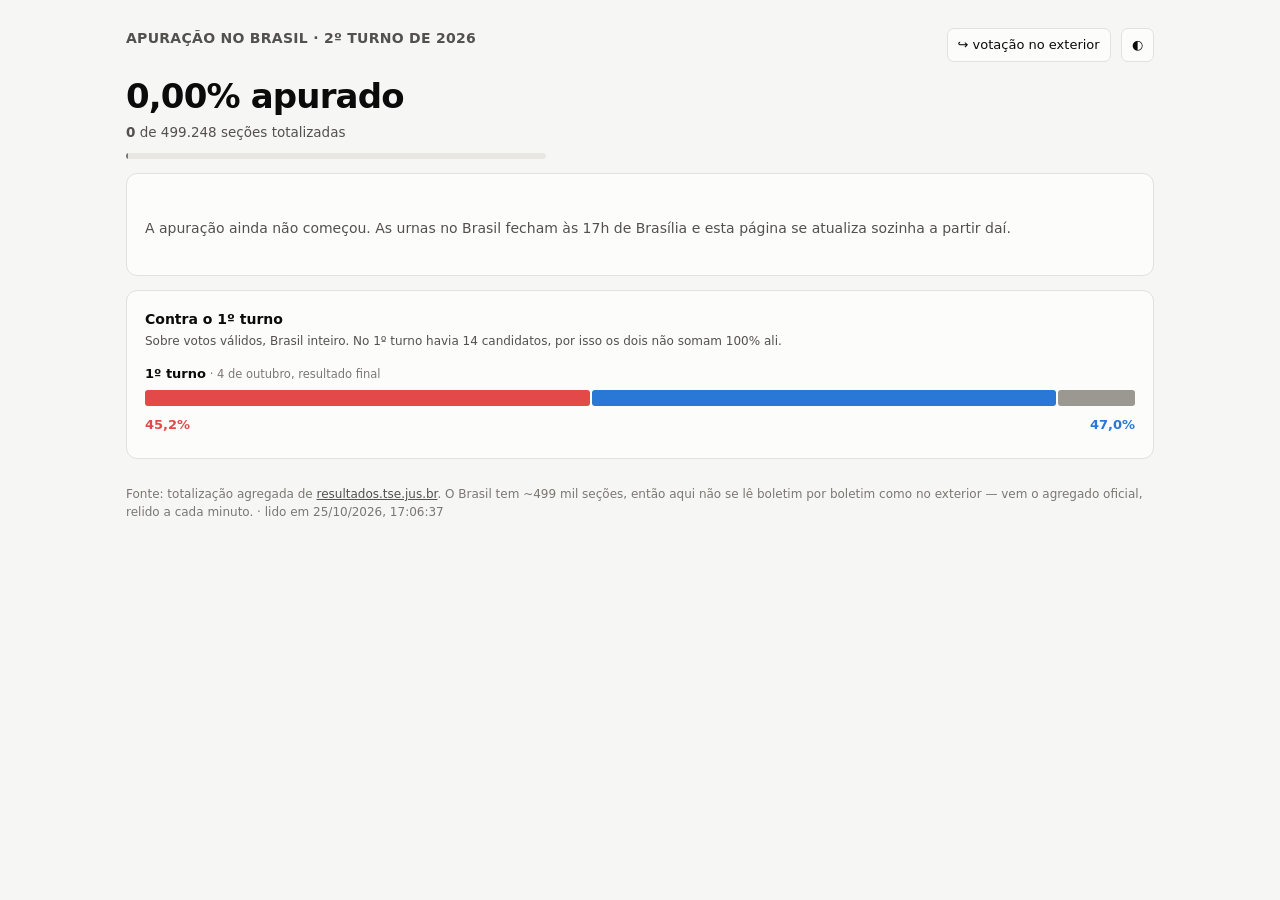
==== docs/brasil.html @ 542be113 "Acompanhamento da apuração no Brasil, minuto a minuto O Brasil tem ~499 mil seções: ler boletim por " ====
<!doctype html>
<html lang="pt-BR">
<head>
<meta charset="utf-8">
<meta name="viewport" content="width=device-width, initial-scale=1">
<title>Brasil — apuração minuto a minuto</title>
<link rel="stylesheet" href="estilo.css">
<style>
  .mini { height:7px; border-radius:99px; background:var(--grid);
          overflow:hidden; min-width:70px; }
  .mini i { display:block; height:100%; background:var(--text-muted); }
  .links { display:flex; gap:10px; }
</style>
</head>
<body>
<div class="wrap">
  <header>
    <h1>Apuração no Brasil · 2º turno de 2026</h1>
    <div class="toolbar links">
      <a href="./"><button>↪ votação no exterior</button></a>
      <button id="tema" title="Alternar tema">◐</button>
    </div>
  </header>

  <div class="hero">
    <p class="nome" id="nome">carregando…</p>
    <p class="ctx" id="sub"></p>
    <div class="barra"><i id="prog" style="width:0"></i></div>
  </div>

  <div id="conteudo"></div>

  <footer>
    Fonte: totalização agregada de
    <a href="https://resultados.tse.jus.br" rel="noreferrer">resultados.tse.jus.br</a>.
    O Brasil tem ~499 mil seções, então aqui não se lê boletim por boletim como
    no exterior — vem o agregado oficial, relido a cada minuto.
    <span id="ger"></span>
  </footer>
</div>
<div class="tip" id="tip" role="tooltip"></div>

<script>
const $ = s => document.querySelector(s);
const tip = $("#tip");
const nf = n => (n ?? 0).toLocaleString("pt-BR");
const sf = n => (n > 0 ? "+" : "") + nf(n);
const dec = (v, c = 1) => v == null ? "—" : v.toFixed(c).replace(".", ",");
const pp = n => (n > 0 ? "+" : "") + dec(n, 2) + " p.p.";

$("#tema").onclick = () => {
  const cur = document.documentElement.getAttribute("data-theme");
  const dark = cur ? cur === "dark"
    : matchMedia("(prefers-color-scheme: dark)").matches;
  document.documentElement.setAttribute("data-theme", dark ? "light" : "dark");
  if (DADOS) desenha();
};

function mostraTip(e, html) {
  tip.innerHTML = html; tip.style.opacity = 1;
  const r = tip.getBoundingClientRect();
  let x = e.clientX + 14, y = e.clientY - r.height / 2;
  if (x + r.width > innerWidth - 8) x = e.clientX - r.width - 14;
  tip.style.left = Math.max(8, x) + "px";
  tip.style.top = Math.min(innerHeight - r.height - 8, Math.max(8, y)) + "px";
}
const escondeTip = () => tip.style.opacity = 0;

let DADOS = null, HIST = [];

function share(bloco, n) {
  return bloco && bloco.validos ? 100 * (bloco.votos[n] || 0) / bloco.validos : null;
}

/* ---- evolução minuto a minuto ---- */
function evolucao(d, cores) {
  const nums = Object.keys(d.candidatos).sort((a, b) => a - b);
  const pts = HIST.filter(h => nums.every(n => h[`p${n}`] != null));
  if (pts.length < 2) {
    return `<div class="card"><h2>Minuto a minuto</h2>
      <p class="note">${pts.length ? "Uma leitura até agora" : "Nada apurado ainda"}.
      A curva aparece a partir da segunda leitura — o robô lê o feed do TSE a
      cada minuto enquanto a apuração corre.</p></div>`;
  }
  const W = 760, H = 320, m = { t: 16, r: 92, b: 36, l: 46 };
  const iw = W - m.l - m.r, ih = H - m.t - m.b;
  const ts = pts.map(h => new Date(h.gerado_em).getTime());
  const t0 = Math.min(...ts), tN = Math.max(...ts);
  const vals = pts.flatMap(h => nums.map(n => h[`p${n}`]));
  let lo = Math.min(...vals), hi = Math.max(...vals);
  const folga = Math.max(1.5, (hi - lo) * 0.2);
  lo = Math.max(0, lo - folga); hi = Math.min(100, hi + folga);
  const X = t => m.l + (tN === t0 ? iw : (t - t0) / (tN - t0) * iw);
  const Y = v => m.t + (hi - v) / (hi - lo) * ih;

  let eixo = "";
  for (let i = 0; i <= 4; i++) {
    const v = lo + (hi - lo) * i / 4, y = Y(v);
    eixo += `<line class="gl" x1="${m.l}" x2="${m.l + iw}" y1="${y}" y2="${y}"></line>
      <text class="ax" x="${m.l - 8}" y="${y + 4}" text-anchor="end">${dec(v)}%</text>`;
  }
  const hora = t => new Date(t).toLocaleTimeString("pt-BR",
    { hour: "2-digit", minute: "2-digit" });
  eixo += `<text class="ax" x="${m.l}" y="${m.t + ih + 21}">${hora(t0)}</text>
    <text class="ax" x="${m.l + iw}" y="${m.t + ih + 21}" text-anchor="end">${hora(tN)}</text>`;

  let linhas = "";
  nums.forEach((n, i) => {
    const dd = pts.map((h, k) => `${X(ts[k]).toFixed(1)} ${Y(h[`p${n}`]).toFixed(1)}`);
    const ult = pts[pts.length - 1];
    linhas += `<path d="M${dd.join("L")}" fill="none" stroke="${cores[i]}"
        stroke-width="2" stroke-linejoin="round" stroke-linecap="round"></path>
      <circle cx="${X(tN)}" cy="${Y(ult[`p${n}`])}" r="4" fill="${cores[i]}"
        stroke="var(--surface-1)" stroke-width="2"></circle>
      <text class="lbl-strong" x="${m.l + iw + 10}" y="${Y(ult[`p${n}`]) + 4}"
        fill="${cores[i]}">${dec(ult[`p${n}`])}%</text>`;
  });

  const faixa = iw / Math.max(1, pts.length - 1);
  const alvos = pts.map((h, k) => `<rect x="${(X(ts[k]) - faixa / 2).toFixed(1)}"
      y="${m.t}" width="${Math.max(faixa, 3).toFixed(1)}" height="${ih}"
      fill="transparent" data-tip="${encodeURIComponent(
        `<b>${hora(ts[k])}</b> · ${dec(h.pct, 2)}% apurado<br>`
        + nums.map(n => `${d.candidatos[n]}: <b>${dec(h[`p${n}`])}%</b>`).join("<br>")
        + `<br><span style="opacity:.7">${nf(h.validos)} votos válidos</span>`)}"></rect>`
  ).join("");

  const leg = nums.map((n, i) =>
    `<span><span class="sw" style="background:${cores[i]}"></span>${d.candidatos[n]}</span>`
  ).join("");

  return `<div class="card"><h2>Minuto a minuto</h2>
    <p class="note">Porcentagem sobre votos válidos a cada leitura.
      ${pts.length} leituras, de ${hora(t0)} a ${hora(tN)}.</p>
    <div class="legend">${leg}</div>
    <div class="scroll"><svg viewBox="0 0 ${W} ${H}" role="img">
      ${eixo}${linhas}${alvos}</svg></div></div>`;
}

function desenha() {
  const d = DADOS, nums = Object.keys(d.candidatos).sort((a, b) => a - b);
  const css = getComputedStyle(document.documentElement);
  const cores = [css.getPropertyValue("--series-1").trim(),
                 css.getPropertyValue("--series-2").trim()];
  const b2 = d.turno2.br, b1 = d.turno1.br;

  $("#ger").textContent = " · lido em "
    + new Date(d.gerado_em).toLocaleString("pt-BR");

  if (!b2) {
    $("#nome").textContent = "sem dados";
    $("#sub").textContent = "o feed do TSE ainda não respondeu";
    return;
  }
  $("#nome").textContent = dec(b2.pct_secoes, 2) + "% apurado";
  $("#sub").innerHTML = `<strong>${nf(b2.secoes_totalizadas)}</strong> de `
    + `${nf(b2.secoes_totais)} seções totalizadas`
    + (b2.atualizado ? ` · TSE atualizou às ${b2.atualizado.split(" ")[1] || ""}` : "");
  $("#prog").style.width = Math.max(0.4, b2.pct_secoes) + "%";

  if (!b2.validos) {
    $("#conteudo").innerHTML = `<div class="card"><div class="empty">
      A apuração ainda não começou. As urnas no Brasil fecham às 17h de Brasília
      e esta página se atualiza sozinha a partir daí.</div></div>`
      + comparaTurno1(d, cores, true);
    return;
  }

  const p2 = nums.map(n => share(b2, n));
  const resto = Math.max(0, 100 - p2[0] - p2[1]);
  const lado = (i, dir) => `<div class="lado ${dir}">
      <div class="nm"><span class="sw" style="background:${cores[i]}"></span>${d.candidatos[nums[i]]}</div>
      <div class="pc" style="color:${cores[i]}">${dec(p2[i])}%</div>
      <div class="qn">${nf(b2.votos[nums[i]])} votos</div></div>`;

  const confronto = `<div class="card"><h2>Como está agora</h2>
    <p class="note">Sobre votos válidos, com ${dec(b2.pct_secoes, 2)}% das seções
      totalizadas.</p>
    <div class="confronto">${lado(0, "esq")}${lado(1, "dir")}</div>
    <div class="pilha">
      <i style="width:${p2[0]}%;background:${cores[0]}"></i>
      <i style="width:${p2[1]}%;background:${cores[1]}"></i>
      ${resto > 0.05 ? `<i style="width:${resto}%;background:var(--neutral)"></i>` : ""}
    </div>
    <p class="antes">${nf(b2.validos)} votos válidos ·
      ${nf(b2.brancos)} brancos · ${nf(b2.nulos)} nulos ·
      ${nf(b2.total)} de comparecimento</p></div>`;

  const tiles = `<div class="tiles">
    <div class="tile"><div class="k">Vantagem de ${
      d.candidatos[nums[p2[0] >= p2[1] ? 0 : 1]]}</div>
      <div class="v" style="color:${cores[p2[0] >= p2[1] ? 0 : 1]}">${
        nf(Math.abs(b2.votos[nums[0]] - b2.votos[nums[1]]))}</div>
      <div class="n">${dec(Math.abs(p2[0] - p2[1]), 2)} pontos percentuais</div></div>
    <div class="tile"><div class="k">Votos válidos</div>
      <div class="v">${nf(b2.validos)}</div>
      <div class="n">exclui brancos e nulos</div></div>
    <div class="tile"><div class="k">Seções totalizadas</div>
      <div class="v">${dec(b2.pct_secoes, 2)}%</div>
      <div class="n">${nf(b2.secoes_totalizadas)} de ${nf(b2.secoes_totais)}</div></div>
  </div>`;

  $("#conteudo").innerHTML = tiles + confronto + evolucao(d, cores)
    + comparaTurno1(d, cores) + tabelaUF(d, cores);
  ligaTips();
}

function comparaTurno1(d, cores, soTexto) {
  const nums = Object.keys(d.candidatos).sort((a, b) => a - b);
  const b1 = d.turno1.br, b2 = d.turno2.br;
  if (!b1 || !b1.validos) return "";
  const p1 = nums.map(n => share(b1, n));
  const temT2 = b2 && b2.validos;
  const p2 = temT2 ? nums.map(n => share(b2, n)) : null;

  const faixa = (rot, nota, p) => `<div class="ano">
      <div class="rot">${rot}<span class="peq">${nota}</span></div>
      <div class="pilha">
        <i style="width:${p[0]}%;background:${cores[0]}"></i>
        <i style="width:${p[1]}%;background:${cores[1]}"></i>
        <i style="width:${Math.max(0, 100 - p[0] - p[1])}%;background:var(--neutral)"></i>
      </div>
      <div class="vals">
        <span style="color:${cores[0]}"><b>${dec(p[0])}%</b></span>
        <span style="color:${cores[1]}" class="dirx"><b>${dec(p[1])}%</b></span>
      </div></div>`;

  return `<div class="card"><h2>Contra o 1º turno</h2>
    <p class="note">Sobre votos válidos, Brasil inteiro. No 1º turno havia 14
      candidatos, por isso os dois não somam 100% ali.</p>
    ${faixa("1º turno", " · 4 de outubro, resultado final", p1)}
    ${temT2 ? faixa("2º turno", ` · parcial, ${dec(b2.pct_secoes, 2)}% apurado`, p2) : ""}
    ${temT2 ? `<p class="antes" style="margin-top:12px">
      ${nums.map((n, i) => `<strong>${d.candidatos[n]}</strong> ${pp(p2[i] - p1[i])}`)
        .join(" · ")} em relação ao 1º turno.</p>` : ""}
  </div>`;
}

function tabelaUF(d, cores) {
  const nums = Object.keys(d.candidatos).sort((a, b) => a - b);
  const idx1 = Object.fromEntries((d.turno1.ufs || []).map(u => [u.uf, u]));
  const ufs = (d.turno2.ufs || []).filter(u => u.validos)
    .sort((a, b) => b.validos - a.validos);
  if (!ufs.length) return "";
  const linhas = ufs.map(u => {
    const p = nums.map(n => share(u, n));
    const u1 = idx1[u.uf];
    const p1 = u1 && u1.validos ? nums.map(n => share(u1, n)) : null;
    const lider = p[0] >= p[1] ? 0 : 1;
    return `<tr>
      <td>${u.uf === "zz" ? "Exterior" : u.uf.toUpperCase()}</td>
      <td><div class="mini"><i style="width:${u.pct_secoes}%"></i></div>
        <span class="peq">${dec(u.pct_secoes, 1)}%</span></td>
      <td>${dec(p[0])}%<span class="peq">${p1 ? dec(p1[0]) + "% no 1T" : ""}</span></td>
      <td>${dec(p[1])}%<span class="peq">${p1 ? dec(p1[1]) + "% no 1T" : ""}</span></td>
      <td style="color:${cores[lider]};font-weight:600">${d.candidatos[nums[lider]].split(" ")[0]}</td>
      <td>${nf(u.validos)}</td></tr>`;
  }).join("");
  return `<div class="card"><h2>Por estado</h2>
    <p class="note">${ufs.length} unidades com apuração iniciada, da maior para a
      menor em votos válidos.</p>
    <div class="scroll"><table><thead><tr>
      <th>UF</th><th>Apurado</th>
      <th><span class="sw" style="background:${cores[0]}"></span>${d.candidatos[nums[0]]}</th>
      <th><span class="sw" style="background:${cores[1]}"></span>${d.candidatos[nums[1]]}</th>
      <th>Lidera</th><th>Válidos</th>
    </tr></thead><tbody>${linhas}</tbody></table></div></div>`;
}

function ligaTips() {
  document.querySelectorAll("[data-tip]").forEach(el => {
    el.addEventListener("mousemove", e =>
      mostraTip(e, decodeURIComponent(el.dataset.tip)));
    el.addEventListener("mouseleave", escondeTip);
  });
}

function carrega() {
  return Promise.all([
    fetch("dados/brasil.json", { cache: "no-store" })
      .then(r => { if (!r.ok) throw new Error("HTTP " + r.status); return r.json(); })
      .catch(e => { e.semDados = true; throw e; }),
    fetch("dados/brasil_historico.jsonl", { cache: "no-store" })
      .then(r => r.ok ? r.text() : "").catch(() => ""),
  ]).then(([d, hist]) => {
    DADOS = d;
    HIST = hist.split("\n").filter(l => l.trim())
      .map(l => { try { return JSON.parse(l); } catch { return null; } })
      .filter(Boolean)
      .sort((a, b) => a.gerado_em.localeCompare(b.gerado_em));
    desenha();
  }).catch(e => {
    const semDados = e.semDados === true;
    $("#nome").textContent = semDados ? "sem dados" : "erro ao desenhar";
    $("#conteudo").innerHTML = `<div class="card"><div class="empty">` + (semDados
      ? `Rode <code>python3 coletor/brasil.py</code> para gerar
         <code>docs/dados/brasil.json</code>. (${e.message})`
      : `<strong>${e.message}</strong><pre style="white-space:pre-wrap;
         font-size:11.5px">${(e.stack || "").slice(0, 800)}</pre>`) + `</div></div>`;
  });
}

carrega();
// enquanto a apuração corre, recarrega sozinho
setInterval(carrega, 60000);
</script>
</body>
</html>
---- docs/estilo.css ----
/* Estilos comuns às páginas do painel. */
:root {
    color-scheme: light;
    --surface-0:#f6f6f4; --surface-1:#fcfcfb; --border:#e2e1dc;
    --text-primary:#0b0b0b; --text-secondary:#52514e; --text-muted:#7a7873;
    --series-1:#e34948; --series-2:#2a78d6; --neutral:#9b9892;
    --mapa-terra:#eceae4; --mapa-borda:#dbd9d2;
    --grid:#e8e7e2;
  }
  @media (prefers-color-scheme: dark) {
    :root:not([data-theme="light"]) {
      color-scheme: dark;
      --surface-0:#111110; --surface-1:#1a1a19; --border:#33322e;
      --text-primary:#f0efec; --text-secondary:#c3c2b7; --text-muted:#8e8c84;
      --series-1:#e66767; --series-2:#3987e5; --neutral:#6f6d67;
      --mapa-terra:#26251f; --mapa-borda:#3a3832;
      --grid:#2a2926;
    }
  }
  :root[data-theme="dark"] {
    color-scheme: dark;
    --surface-0:#111110; --surface-1:#1a1a19; --border:#33322e;
    --text-primary:#f0efec; --text-secondary:#c3c2b7; --text-muted:#8e8c84;
    --series-1:#e66767; --series-2:#3987e5; --neutral:#6f6d67;
      --mapa-terra:#26251f; --mapa-borda:#3a3832;
    --grid:#2a2926;
  }
  * { box-sizing:border-box; }
  body {
    margin:0; background:var(--surface-0); color:var(--text-primary);
    font:15px/1.5 ui-sans-serif,system-ui,-apple-system,Segoe UI,Roboto,sans-serif;
    -webkit-font-smoothing:antialiased;
  }
  .wrap { max-width:1060px; margin:0 auto; padding:28px 16px 64px; }
  header { display:flex; flex-wrap:wrap; gap:12px; align-items:flex-start;
           justify-content:space-between; margin-bottom:6px; }
  h1 { font-size:14px; margin:0; letter-spacing:.02em; font-weight:600;
       color:var(--text-secondary); text-transform:uppercase; }
  .hero { margin:16px 0 4px; }
  .hero .nome { font-size:34px; font-weight:650; letter-spacing:-.025em;
                line-height:1.1; margin:0; }
  .hero .ctx { color:var(--text-secondary); font-size:13.5px; margin:7px 0 0; }
  .barra { height:6px; border-radius:99px; background:var(--grid);
           margin-top:11px; overflow:hidden; max-width:420px; }
  .barra i { display:block; height:100%; background:var(--text-muted); }
  .sub { color:var(--text-secondary); font-size:13px; margin:2px 0 0; }
  .toolbar { display:flex; gap:8px; align-items:center; flex-wrap:wrap; }
  .seg { display:inline-flex; border:1px solid var(--border); border-radius:7px;
         overflow:hidden; background:var(--surface-1); }
  .seg button { border:0; border-radius:0; background:transparent; padding:6px 12px; }
  .seg button[aria-pressed="true"] { background:var(--text-primary);
                                     color:var(--surface-1); font-weight:600; }
  select, button {
    font:inherit; font-size:13px; padding:6px 10px; border-radius:7px;
    border:1px solid var(--border); background:var(--surface-1);
    color:var(--text-primary); cursor:pointer;
  }
  .badge { display:inline-flex; align-items:center; gap:6px; font-size:12px;
    color:var(--text-secondary); border:1px solid var(--border);
    background:var(--surface-1); padding:5px 10px; border-radius:999px; }
  .dot { width:7px; height:7px; border-radius:50%; background:var(--series-1); }
  .tiles { display:grid; gap:12px; margin:22px 0 8px;
    grid-template-columns:repeat(auto-fit,minmax(190px,1fr)); }
  .tile { background:var(--surface-1); border:1px solid var(--border);
    border-radius:11px; padding:14px 16px; }
  .tile .k { font-size:12px; color:var(--text-secondary); margin-bottom:6px; }
  .tile .v { font-size:27px; font-weight:600; letter-spacing:-.02em;
             font-variant-numeric:tabular-nums; }
  .tile .n { font-size:12px; color:var(--text-muted); margin-top:3px; }
  .card { background:var(--surface-1); border:1px solid var(--border);
    border-radius:11px; padding:18px 18px 10px; margin-top:14px; }
  .card h2 { font-size:14px; margin:0 0 2px; }
  .card p.note { font-size:12px; color:var(--text-secondary); margin:0 0 14px; }
  .legend { display:flex; gap:16px; flex-wrap:wrap; font-size:12.5px;
    color:var(--text-secondary); margin:0 0 10px; }
  .sw { width:10px; height:10px; border-radius:3px;
    display:inline-block; margin-right:6px; vertical-align:-1px; }
  .scroll { overflow-x:auto; overflow-y:hidden; margin:0 -4px; padding:0 4px; }
  svg { display:block; width:100%; height:auto; overflow:visible; min-width:560px; }
  .ax { fill:var(--text-muted); font-size:11px; }
  .lbl { fill:var(--text-secondary); font-size:11.5px;
         font-variant-numeric:tabular-nums; }
  .lbl-strong { fill:var(--text-primary); font-size:12px; font-weight:600;
                font-variant-numeric:tabular-nums; }
  .gl { stroke:var(--grid); stroke-width:1; }
  table { width:100%; border-collapse:collapse; font-size:13px;
          font-variant-numeric:tabular-nums; min-width:560px; }
  th, td { text-align:right; padding:7px 8px; border-bottom:1px solid var(--border); }
  th:first-child, td:first-child { text-align:left; }
  thead th { color:var(--text-secondary); font-weight:500; font-size:12px; }
  tbody td:first-child { font-size:14.5px; font-weight:600; letter-spacing:-.01em; }
  tbody td .peq { display:block; font-size:11.5px; font-weight:400;
                  color:var(--text-muted); letter-spacing:0; }
  tfoot td { font-weight:600; border-top:1px solid var(--border); border-bottom:0; }
  td.delta { color:var(--text-primary); font-weight:600; }
  .tip { position:fixed; pointer-events:none; z-index:9; opacity:0;
    transition:opacity .09s; background:var(--surface-1); color:var(--text-primary);
    border:1px solid var(--border); border-radius:8px; padding:7px 10px;
    font-size:12.5px; box-shadow:0 4px 14px rgba(0,0,0,.14); max-width:260px; }
  .tip b { font-variant-numeric:tabular-nums; }
  footer { margin-top:26px; font-size:12px; color:var(--text-muted); }
  footer a { color:var(--text-secondary); }
  .empty { padding:26px 0; color:var(--text-secondary); font-size:14px; }
  .confronto { display:flex; justify-content:space-between; align-items:flex-end;
    gap:16px; flex-wrap:wrap; margin:2px 0 14px; }
  .lado .pc { font-size:40px; font-weight:650; letter-spacing:-.03em; line-height:1;
              font-variant-numeric:tabular-nums; }
  .lado .qn { font-size:13px; color:var(--text-secondary); margin-top:5px; }
  .lado .nm { font-size:13px; font-weight:600; margin-bottom:5px; }
  .lado.dir { text-align:right; }
  .pilha { display:flex; gap:2px; height:16px; margin:4px 0 9px; }
  .pilha i { display:block; border-radius:3px; }
  .antes { font-size:12.5px; color:var(--text-secondary); }
  .ano { margin:14px 0; }
  .ano .rot { font-size:13px; font-weight:650; margin-bottom:6px; }
  .ano .rot .peq { font-weight:400; color:var(--text-muted); font-size:11.5px;
                   display:inline; }
  .ano .vals { display:flex; justify-content:space-between; font-size:13px;
               margin-top:5px; font-variant-numeric:tabular-nums; }
  .ano .vals .dirx { text-align:right; }
  .dupla { display:grid; gap:14px; grid-template-columns:repeat(auto-fit,minmax(250px,1fr));
           margin-top:4px; }
  .bloco { border:1px solid var(--border); border-radius:9px; padding:13px 15px; }
  .bloco .rot { font-size:12px; color:var(--text-secondary); margin-bottom:9px; }
  .bloco .par { display:flex; justify-content:space-between; gap:10px;
                font-size:14px; padding:3px 0; font-variant-numeric:tabular-nums; }
  .bloco .par b { font-weight:650; }
  .bloco .concl { margin-top:10px; padding-top:9px; border-top:1px solid var(--border);
                  font-size:13px; color:var(--text-secondary); }
  .aviso { border:1px solid var(--series-1); border-radius:9px; padding:10px 13px;
    font-size:13px; color:var(--text-primary); background:var(--surface-1);
    margin-top:14px; }
  .pais { fill:var(--mapa-terra); stroke:var(--mapa-borda); stroke-width:.5;
          vector-effect:non-scaling-stroke; }
  .cidade { stroke:var(--surface-1); stroke-width:2; cursor:pointer; }
  .cidade:hover { stroke:var(--text-primary); }
  .pais.apurado { cursor:pointer; stroke:var(--surface-1); stroke-width:.6; }
  .pais.apurado:hover { stroke:var(--text-primary); stroke-width:1.2; }
  @media (max-width:560px) { .tile .v { font-size:23px; } h1 { font-size:18px; } }
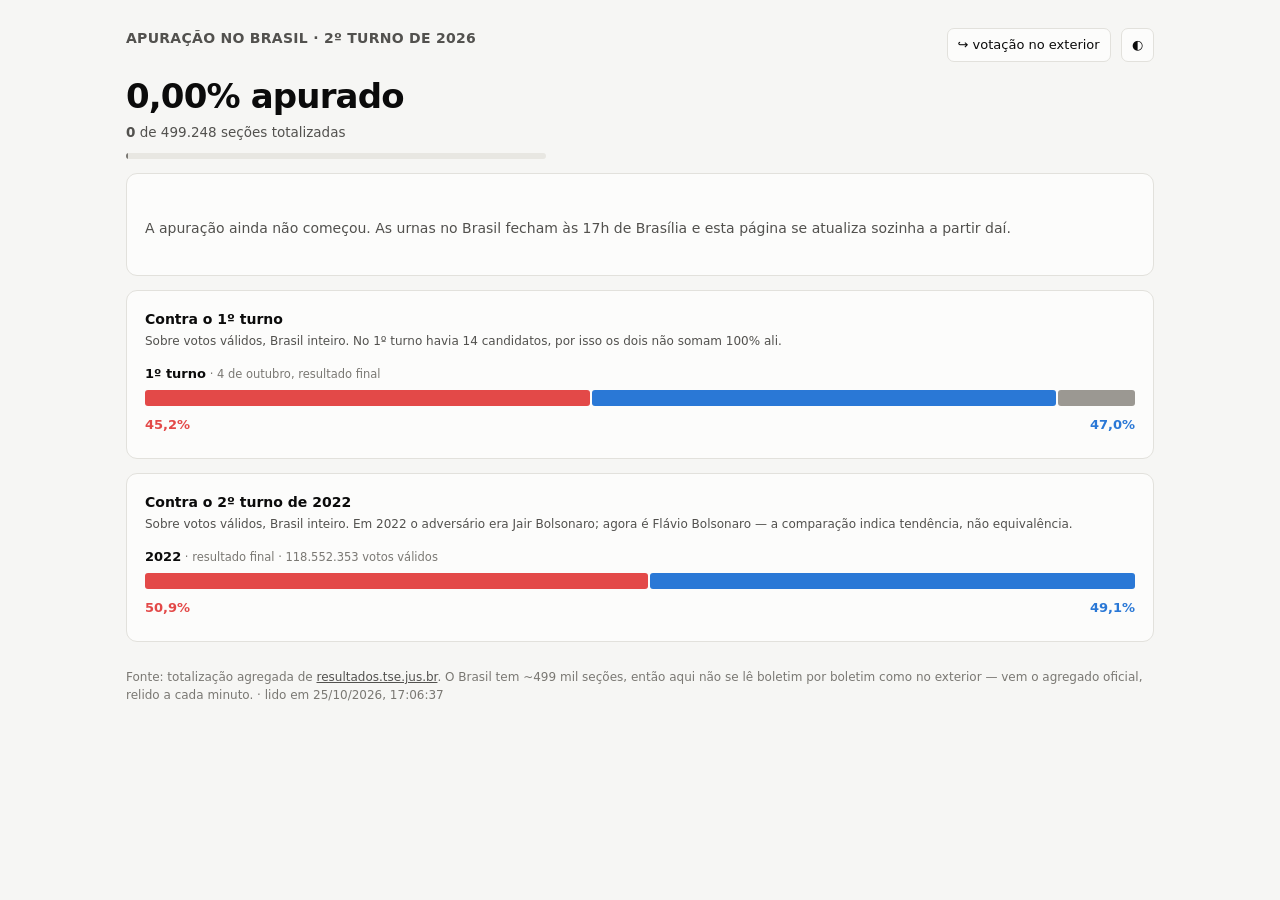
==== commit f7412512: "Compara com 2022 no geral: exterior inteiro e Brasil No exterior, o card de 2022 só mostrava o recor" ====
--- a/docs/brasil.html
+++ b/docs/brasil.html
@@ -66,7 +66,7 @@
 }
 const escondeTip = () => tip.style.opacity = 0;
 
-let DADOS = null, HIST = [];
+let DADOS = null, HIST = [], B22 = null;
 
 function share(bloco, n) {
   return bloco && bloco.validos ? 100 * (bloco.votos[n] || 0) / bloco.validos : null;
@@ -162,7 +162,7 @@
     $("#conteudo").innerHTML = `<div class="card"><div class="empty">
       A apuração ainda não começou. As urnas no Brasil fecham às 17h de Brasília
       e esta página se atualiza sozinha a partir daí.</div></div>`
-      + comparaTurno1(d, cores, true);
+      + comparaTurno1(d, cores, true) + compara2022(d, cores);
     return;
   }
 
@@ -201,8 +201,42 @@
   </div>`;
 
   $("#conteudo").innerHTML = tiles + confronto + evolucao(d, cores)
-    + comparaTurno1(d, cores) + tabelaUF(d, cores);
+    + comparaTurno1(d, cores) + compara2022(d, cores) + tabelaUF(d, cores);
   ligaTips();
+}
+
+/* ---- 2º turno de 2022 contra o de agora, no Brasil ---- */
+function compara2022(d, cores) {
+  if (!B22 || !B22.br) return "";
+  const nums = Object.keys(d.candidatos).sort((a, b) => a - b);
+  const [a, b] = nums;
+  const v22 = B22.br;
+  const p22 = [100 * v22[a] / v22.validos, 100 * v22[b] / v22.validos];
+  const b2 = d.turno2.br;
+  const tem = b2 && b2.validos;
+  const p26 = tem ? nums.map(n => share(b2, n)) : null;
+
+  const faixa = (rot, nota, p) => `<div class="ano">
+      <div class="rot">${rot}<span class="peq">${nota}</span></div>
+      <div class="pilha">
+        <i style="width:${p[0]}%;background:${cores[0]}"></i>
+        <i style="width:${p[1]}%;background:${cores[1]}"></i>
+      </div>
+      <div class="vals">
+        <span style="color:${cores[0]}"><b>${dec(p[0])}%</b></span>
+        <span style="color:${cores[1]}" class="dirx"><b>${dec(p[1])}%</b></span>
+      </div></div>`;
+
+  return `<div class="card"><h2>Contra o 2º turno de 2022</h2>
+    <p class="note">Sobre votos válidos, Brasil inteiro. Em 2022 o adversário
+      era Jair Bolsonaro; agora é Flávio Bolsonaro — a comparação indica
+      tendência, não equivalência.</p>
+    ${faixa("2022", ` · resultado final · ${nf(v22.validos)} votos válidos`, p22)}
+    ${tem ? faixa("2026", ` · parcial, ${dec(b2.pct_secoes, 2)}% apurado`, p26) : ""}
+    ${tem ? `<p class="antes" style="margin-top:12px">
+      ${nums.map((n, i) => `<strong>${d.candidatos[n]}</strong> ${pp(p26[i] - p22[i])}`)
+        .join(" · ")} em relação a 2022.</p>` : ""}
+  </div>`;
 }
 
 function comparaTurno1(d, cores, soTexto) {
@@ -247,6 +281,9 @@
     const u1 = idx1[u.uf];
     const p1 = u1 && u1.validos ? nums.map(n => share(u1, n)) : null;
     const lider = p[0] >= p[1] ? 0 : 1;
+    const u22 = B22 && B22.ufs ? B22.ufs[u.uf] : null;
+    const sw = u22 && u22.validos
+      ? p[0] - 100 * u22[nums[0]] / u22.validos : null;
     return `<tr>
       <td>${u.uf === "zz" ? "Exterior" : u.uf.toUpperCase()}</td>
       <td><div class="mini"><i style="width:${u.pct_secoes}%"></i></div>
@@ -254,6 +291,7 @@
       <td>${dec(p[0])}%<span class="peq">${p1 ? dec(p1[0]) + "% no 1T" : ""}</span></td>
       <td>${dec(p[1])}%<span class="peq">${p1 ? dec(p1[1]) + "% no 1T" : ""}</span></td>
       <td style="color:${cores[lider]};font-weight:600">${d.candidatos[nums[lider]].split(" ")[0]}</td>
+      <td>${sw == null ? "—" : pp(sw)}</td>
       <td>${nf(u.validos)}</td></tr>`;
   }).join("");
   return `<div class="card"><h2>Por estado</h2>
@@ -263,7 +301,7 @@
       <th>UF</th><th>Apurado</th>
       <th><span class="sw" style="background:${cores[0]}"></span>${d.candidatos[nums[0]]}</th>
       <th><span class="sw" style="background:${cores[1]}"></span>${d.candidatos[nums[1]]}</th>
-      <th>Lidera</th><th>Válidos</th>
+      <th>Lidera</th><th title="Variação de ${d.candidatos[nums[0]]} ante 2022">vs 2022</th><th>Válidos</th>
     </tr></thead><tbody>${linhas}</tbody></table></div></div>`;
 }
 
@@ -282,8 +320,10 @@
       .catch(e => { e.semDados = true; throw e; }),
     fetch("dados/brasil_historico.jsonl", { cache: "no-store" })
       .then(r => r.ok ? r.text() : "").catch(() => ""),
-  ]).then(([d, hist]) => {
-    DADOS = d;
+    fetch("dados/brasil_2022.json").then(r => r.ok ? r.json() : null)
+      .catch(() => null),
+  ]).then(([d, hist, b22]) => {
+    DADOS = d; B22 = b22;
     HIST = hist.split("\n").filter(l => l.trim())
       .map(l => { try { return JSON.parse(l); } catch { return null; } })
       .filter(Boolean)
--- a/docs/estilo.css
+++ b/docs/estilo.css
@@ -137,3 +137,20 @@
   .pais.apurado { cursor:pointer; stroke:var(--surface-1); stroke-width:.6; }
   .pais.apurado:hover { stroke:var(--text-primary); stroke-width:1.2; }
   @media (max-width:560px) { .tile .v { font-size:23px; } h1 { font-size:18px; } }
+
+/* ---- tabela de ranking: ordenável, com bandeira e barra de progresso ---- */
+th.ord { cursor:pointer; user-select:none; white-space:nowrap; }
+th.ord:hover { color:var(--text-primary); }
+th.ord.ativo { color:var(--text-primary); font-weight:650; }
+th .seta { display:inline-block; width:11px; text-align:left; opacity:.7; }
+td.ent { display:flex; align-items:baseline; gap:8px; }
+td.ent .txt { min-width:0; }
+.bnd { font-size:16px; line-height:1; width:20px; flex:0 0 20px;
+       display:inline-block; }
+td.num { text-align:right; white-space:nowrap; }
+td.num.forte { font-weight:650; color:var(--text-primary); }
+tbody tr { cursor:pointer; }
+tbody tr:hover { background:var(--surface-0); }
+.mini { height:5px; border-radius:99px; background:var(--grid);
+        overflow:hidden; min-width:64px; margin-left:auto; }
+.mini i { display:block; height:100%; background:var(--text-muted); }
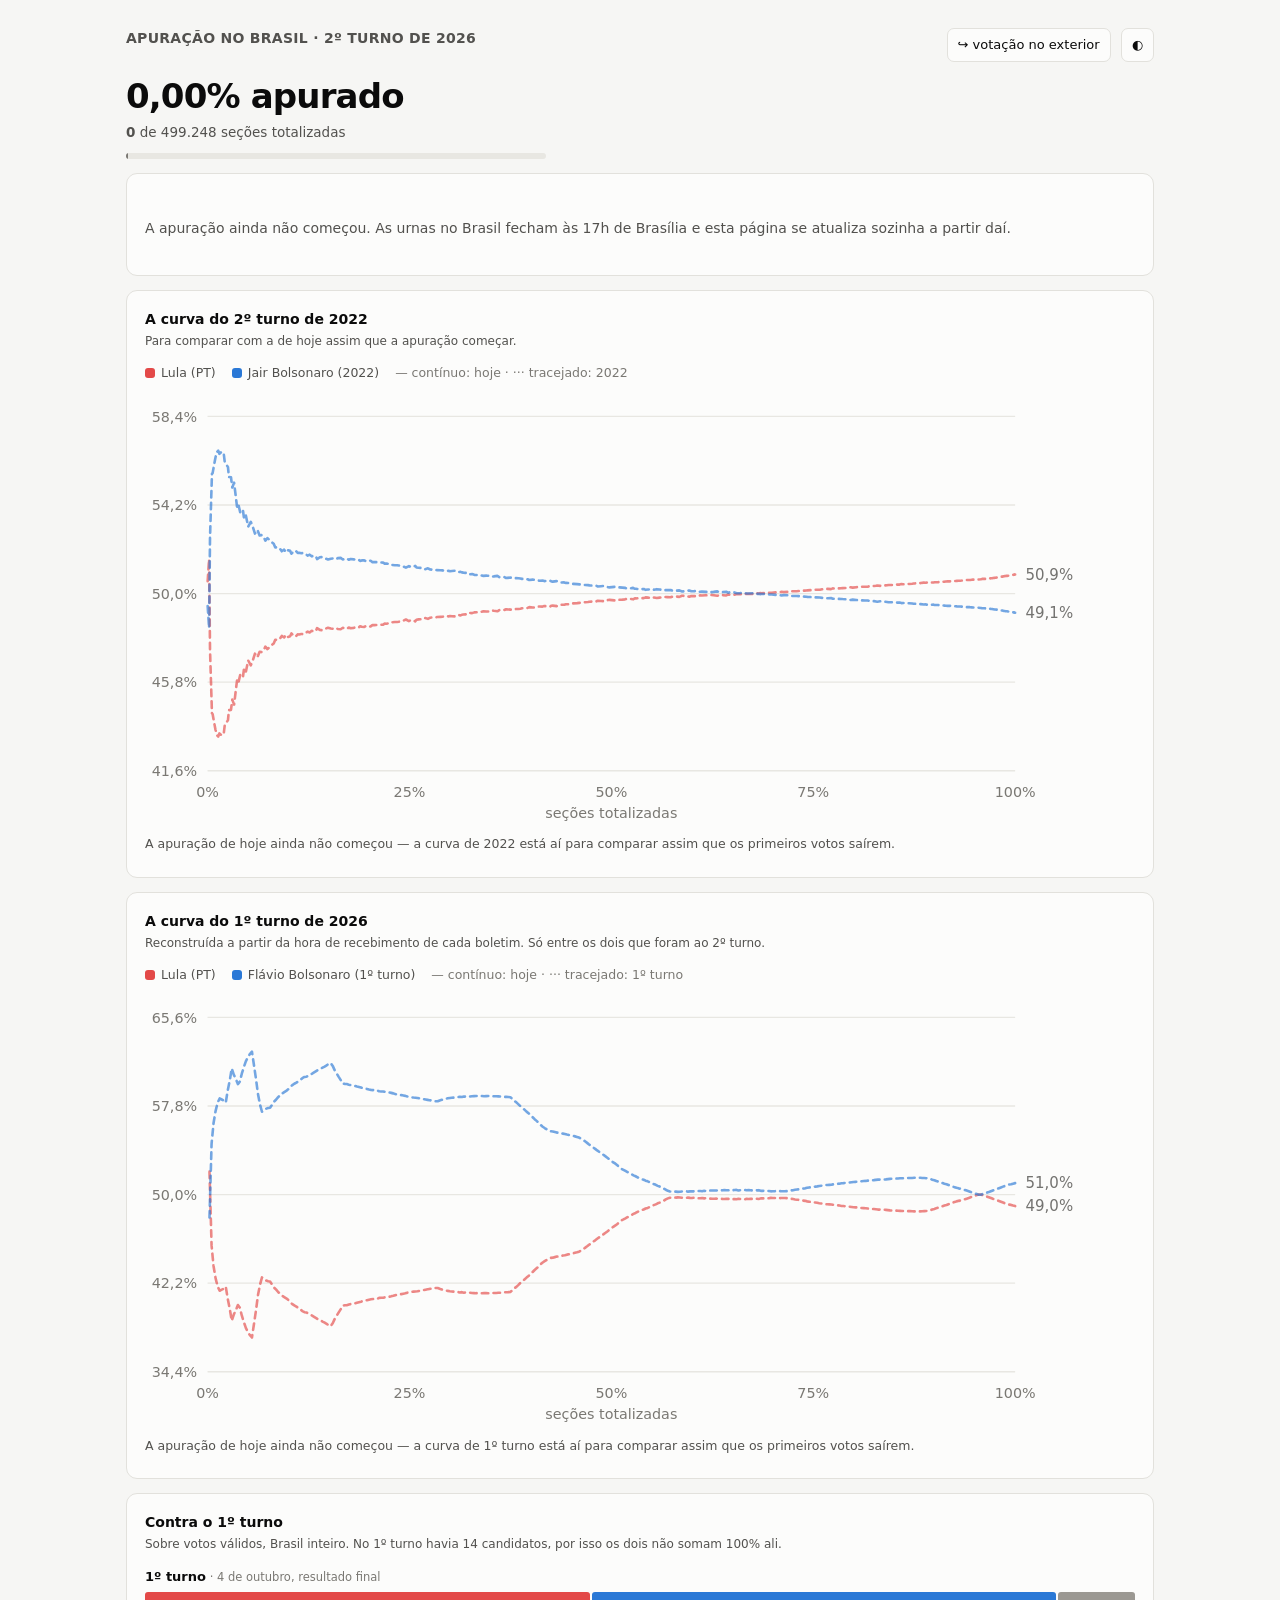
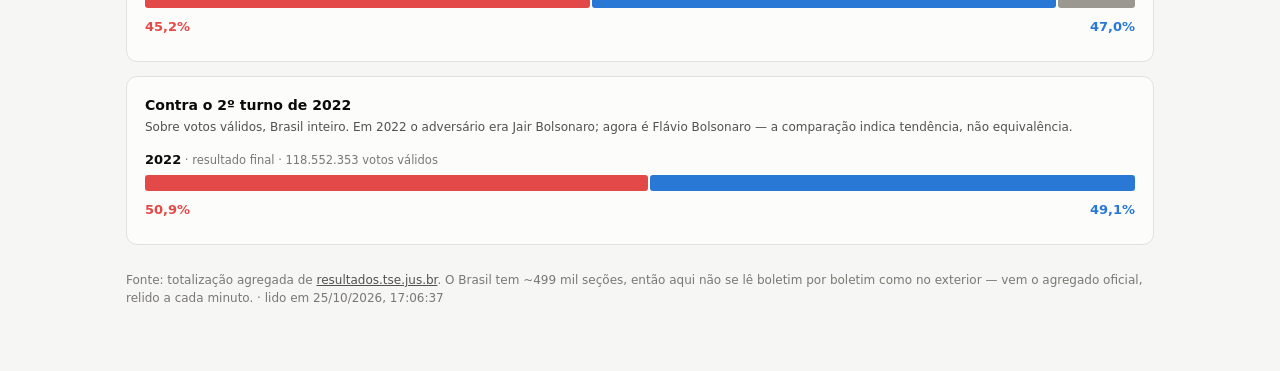
==== commit 6ed995a8: "Curvas de 2022 e do 1º turno de 2026 na página do Brasil Dois gráficos novos sobrepõem a apuração de" ====
--- a/docs/brasil.html
+++ b/docs/brasil.html
@@ -66,7 +66,7 @@
 }
 const escondeTip = () => tip.style.opacity = 0;
 
-let DADOS = null, HIST = [], B22 = null;
+let DADOS = null, HIST = [], B22 = null, C22 = null, C1T = null;
 
 function share(bloco, n) {
   return bloco && bloco.validos ? 100 * (bloco.votos[n] || 0) / bloco.validos : null;
@@ -137,6 +137,18 @@
       ${eixo}${linhas}${alvos}</svg></div></div>`;
 }
 
+function curvasPassadas(d, cores) {
+  return curvaComparada(d, cores, C22 && C22["2T"] && C22["2T"].pontos, {
+      titulo: "A curva do 2º turno de 2022",
+      descricao: "Para comparar com a de hoje assim que a apuração começar.",
+      rotulo: "2022", adversario: "Jair Bolsonaro (2022)", chave: "p" })
+    + curvaComparada(d, cores, C1T && C1T.pontos, {
+      titulo: "A curva do 1º turno de 2026",
+      descricao: `Reconstruída a partir da hora de recebimento de cada boletim.
+        Só entre os dois que foram ao 2º turno.`,
+      rotulo: "1º turno", adversario: "Flávio Bolsonaro (1º turno)", chave: "d" });
+}
+
 function desenha() {
   const d = DADOS, nums = Object.keys(d.candidatos).sort((a, b) => a - b);
   const css = getComputedStyle(document.documentElement);
@@ -162,7 +174,8 @@
     $("#conteudo").innerHTML = `<div class="card"><div class="empty">
       A apuração ainda não começou. As urnas no Brasil fecham às 17h de Brasília
       e esta página se atualiza sozinha a partir daí.</div></div>`
-      + comparaTurno1(d, cores, true) + compara2022(d, cores);
+      + curvasPassadas(d, cores) + comparaTurno1(d, cores, true)
+      + compara2022(d, cores);
     return;
   }
 
@@ -200,12 +213,120 @@
       <div class="n">${nf(b2.secoes_totalizadas)} de ${nf(b2.secoes_totais)}</div></div>
   </div>`;
 
-  $("#conteudo").innerHTML = tiles + confronto + evolucao(d, cores)
+  const curvas =
+    curvaComparada(d, cores, C22 && C22["2T"] && C22["2T"].pontos, {
+      titulo: "Contra a curva do 2º turno de 2022",
+      descricao: `Como a porcentagem andou conforme as seções entraram, no mesmo
+        eixo de apuração. Em 2022 o adversário era Jair Bolsonaro.`,
+      rotulo: "2022", adversario: "Jair Bolsonaro (2022)", chave: "p",
+      nota: "Sobre votos válidos, nos dois casos.",
+    })
+    + curvaComparada(d, cores, C1T && C1T.pontos, {
+      titulo: "Contra a curva do 1º turno de 2026",
+      descricao: `A mesma eleição, três semanas antes. Como o 1º turno tinha 14
+        candidatos, aqui a porcentagem é calculada só entre os dois que foram
+        ao 2º turno — do contrário não seria comparável.`,
+      rotulo: "1º turno", adversario: "Flávio Bolsonaro (1º turno)", chave: "d",
+      nota: "A curva do 1º turno foi reconstruída a partir da hora de "
+            + "recebimento de cada boletim; o resultado final confere com o oficial.",
+    });
+
+  $("#conteudo").innerHTML = tiles + confronto + evolucao(d, cores) + curvas
     + comparaTurno1(d, cores) + compara2022(d, cores) + tabelaUF(d, cores);
   ligaTips();
 }
 
 /* ---- 2º turno de 2022 contra o de agora, no Brasil ---- */
+/* ---- curva de hoje contra a de uma eleição passada, no eixo do apurado ---- */
+function curvaComparada(d, cores, passada, cfg) {
+  const nums = Object.keys(d.candidatos).sort((a, b) => a - b);
+  const [a, b] = nums;
+  const vivo = HIST.filter(h => h.p13 != null && h.pct > 0)
+    .map(h => ({ x: h.pct, ya: h[`p${a}`], yb: h[`p${b}`] }));
+  const ref = (passada || []).map(p => ({
+    x: p.pct, ya: p[cfg.chave + "13"], yb: p[cfg.chave + "22"] }))
+    .filter(p => p.ya != null && p.x > 0);
+  if (!ref.length) return "";
+
+  const W = 760, H = 330, m = { t: 18, r: 92, b: 40, l: 48 };
+  const iw = W - m.l - m.r, ih = H - m.t - m.b;
+  const todos = [...ref, ...vivo];
+  let lo = Math.min(...todos.flatMap(p => [p.ya, p.yb]));
+  let hi = Math.max(...todos.flatMap(p => [p.ya, p.yb]));
+  const folga = Math.max(1.5, (hi - lo) * 0.12);
+  lo = Math.max(0, lo - folga); hi = Math.min(100, hi + folga);
+  const X = v => m.l + (v / 100) * iw;
+  const Y = v => m.t + (hi - v) / (hi - lo) * ih;
+
+  let eixo = "";
+  for (let i = 0; i <= 4; i++) {
+    const v = lo + (hi - lo) * i / 4, y = Y(v);
+    eixo += `<line class="gl" x1="${m.l}" x2="${m.l + iw}" y1="${y}" y2="${y}"></line>
+      <text class="ax" x="${m.l - 8}" y="${y + 4}" text-anchor="end">${dec(v)}%</text>`;
+  }
+  [0, 25, 50, 75, 100].forEach(v => {
+    eixo += `<text class="ax" x="${X(v)}" y="${m.t + ih + 20}"
+      text-anchor="middle">${v}%</text>`;
+  });
+  eixo += `<text class="ax" x="${m.l + iw / 2}" y="${m.t + ih + 36}"
+    text-anchor="middle">seções totalizadas</text>`;
+
+  const traco = (pts, chave, cor, tracejado) => pts.length < 2 ? "" :
+    `<path d="M${pts.map(p => `${X(p.x).toFixed(1)} ${Y(p[chave]).toFixed(1)}`)
+      .join("L")}" fill="none" stroke="${cor}" stroke-width="2"
+      stroke-linejoin="round" stroke-linecap="round"
+      ${tracejado ? 'stroke-dasharray="5 4" opacity=".65"' : ""}></path>`;
+
+  let linhas = traco(ref, "ya", cores[0], true) + traco(ref, "yb", cores[1], true)
+    + traco(vivo, "ya", cores[0], false) + traco(vivo, "yb", cores[1], false);
+
+  const fim = ref[ref.length - 1];
+  linhas += `<text class="lbl" x="${m.l + iw + 8}" y="${Y(fim.ya) + 4}"
+      fill="${cores[0]}" opacity=".8">${dec(fim.ya)}%</text>
+    <text class="lbl" x="${m.l + iw + 8}" y="${Y(fim.yb) + 4}"
+      fill="${cores[1]}" opacity=".8">${dec(fim.yb)}%</text>`;
+  if (vivo.length) {
+    const u = vivo[vivo.length - 1];
+    linhas += `<circle cx="${X(u.x)}" cy="${Y(u.ya)}" r="4" fill="${cores[0]}"
+        stroke="var(--surface-1)" stroke-width="2"></circle>
+      <circle cx="${X(u.x)}" cy="${Y(u.yb)}" r="4" fill="${cores[1]}"
+        stroke="var(--surface-1)" stroke-width="2"></circle>
+      <line x1="${X(u.x)}" x2="${X(u.x)}" y1="${m.t}" y2="${m.t + ih}"
+        stroke="var(--text-muted)" stroke-width="1" stroke-dasharray="2 3"
+        opacity=".6"></line>`;
+  }
+
+  // comparação no mesmo ponto de apuração
+  let diag = `<p class="antes">A apuração de hoje ainda não começou — a curva
+    de ${cfg.rotulo} está aí para comparar assim que os primeiros votos saírem.</p>`;
+  if (vivo.length) {
+    const u = vivo[vivo.length - 1];
+    let maisProx = ref[0];
+    ref.forEach(p => {
+      if (Math.abs(p.x - u.x) < Math.abs(maisProx.x - u.x)) maisProx = p;
+    });
+    const dif = u.ya - maisProx.ya;
+    diag = `<p class="antes">Com <strong>${dec(u.x, 1)}%</strong> apurado,
+      ${d.candidatos[a]} tem <strong>${dec(u.ya)}%</strong>. No mesmo ponto de
+      ${cfg.rotulo} ele tinha ${dec(maisProx.ya)}% —
+      <strong>${(dif > 0 ? "+" : "") + dec(dif, 2)} p.p.</strong>.
+      ${cfg.nota || ""}</p>`;
+  }
+
+  const leg = `<div class="legend">
+    <span><span class="sw" style="background:${cores[0]}"></span>${d.candidatos[a]}</span>
+    <span><span class="sw" style="background:${cores[1]}"></span>${cfg.adversario}</span>
+    <span style="color:var(--text-muted)">— contínuo: hoje · ··· tracejado: ${cfg.rotulo}</span>
+  </div>`;
+
+  return `<div class="card"><h2>${cfg.titulo}</h2>
+    <p class="note">${cfg.descricao}</p>
+    ${leg}
+    <div class="scroll"><svg viewBox="0 0 ${W} ${H}" role="img">
+      ${eixo}${linhas}</svg></div>
+    ${diag}</div>`;
+}
+
 function compara2022(d, cores) {
   if (!B22 || !B22.br) return "";
   const nums = Object.keys(d.candidatos).sort((a, b) => a - b);
@@ -322,8 +443,12 @@
       .then(r => r.ok ? r.text() : "").catch(() => ""),
     fetch("dados/brasil_2022.json").then(r => r.ok ? r.json() : null)
       .catch(() => null),
-  ]).then(([d, hist, b22]) => {
-    DADOS = d; B22 = b22;
+    fetch("dados/curvas_2022.json").then(r => r.ok ? r.json() : null)
+      .catch(() => null),
+    fetch("dados/curva_1t_2026.json").then(r => r.ok ? r.json() : null)
+      .catch(() => null),
+  ]).then(([d, hist, b22, c22, c1t]) => {
+    DADOS = d; B22 = b22; C22 = c22; C1T = c1t;
     HIST = hist.split("\n").filter(l => l.trim())
       .map(l => { try { return JSON.parse(l); } catch { return null; } })
       .filter(Boolean)
--- a/docs/estilo.css
+++ b/docs/estilo.css
@@ -154,3 +154,9 @@
 .mini { height:5px; border-radius:99px; background:var(--grid);
         overflow:hidden; min-width:64px; margin-left:auto; }
 .mini i { display:block; height:100%; background:var(--text-muted); }
+
+/* marca do patamar de 2022 sobre a barra de confronto */
+.pilha { position:relative; }
+.marca22 { position:absolute; top:-4px; bottom:-4px; width:2px;
+  background:var(--text-primary); transform:translateX(-1px);
+  box-shadow:0 0 0 1.5px var(--surface-1); border-radius:2px; }
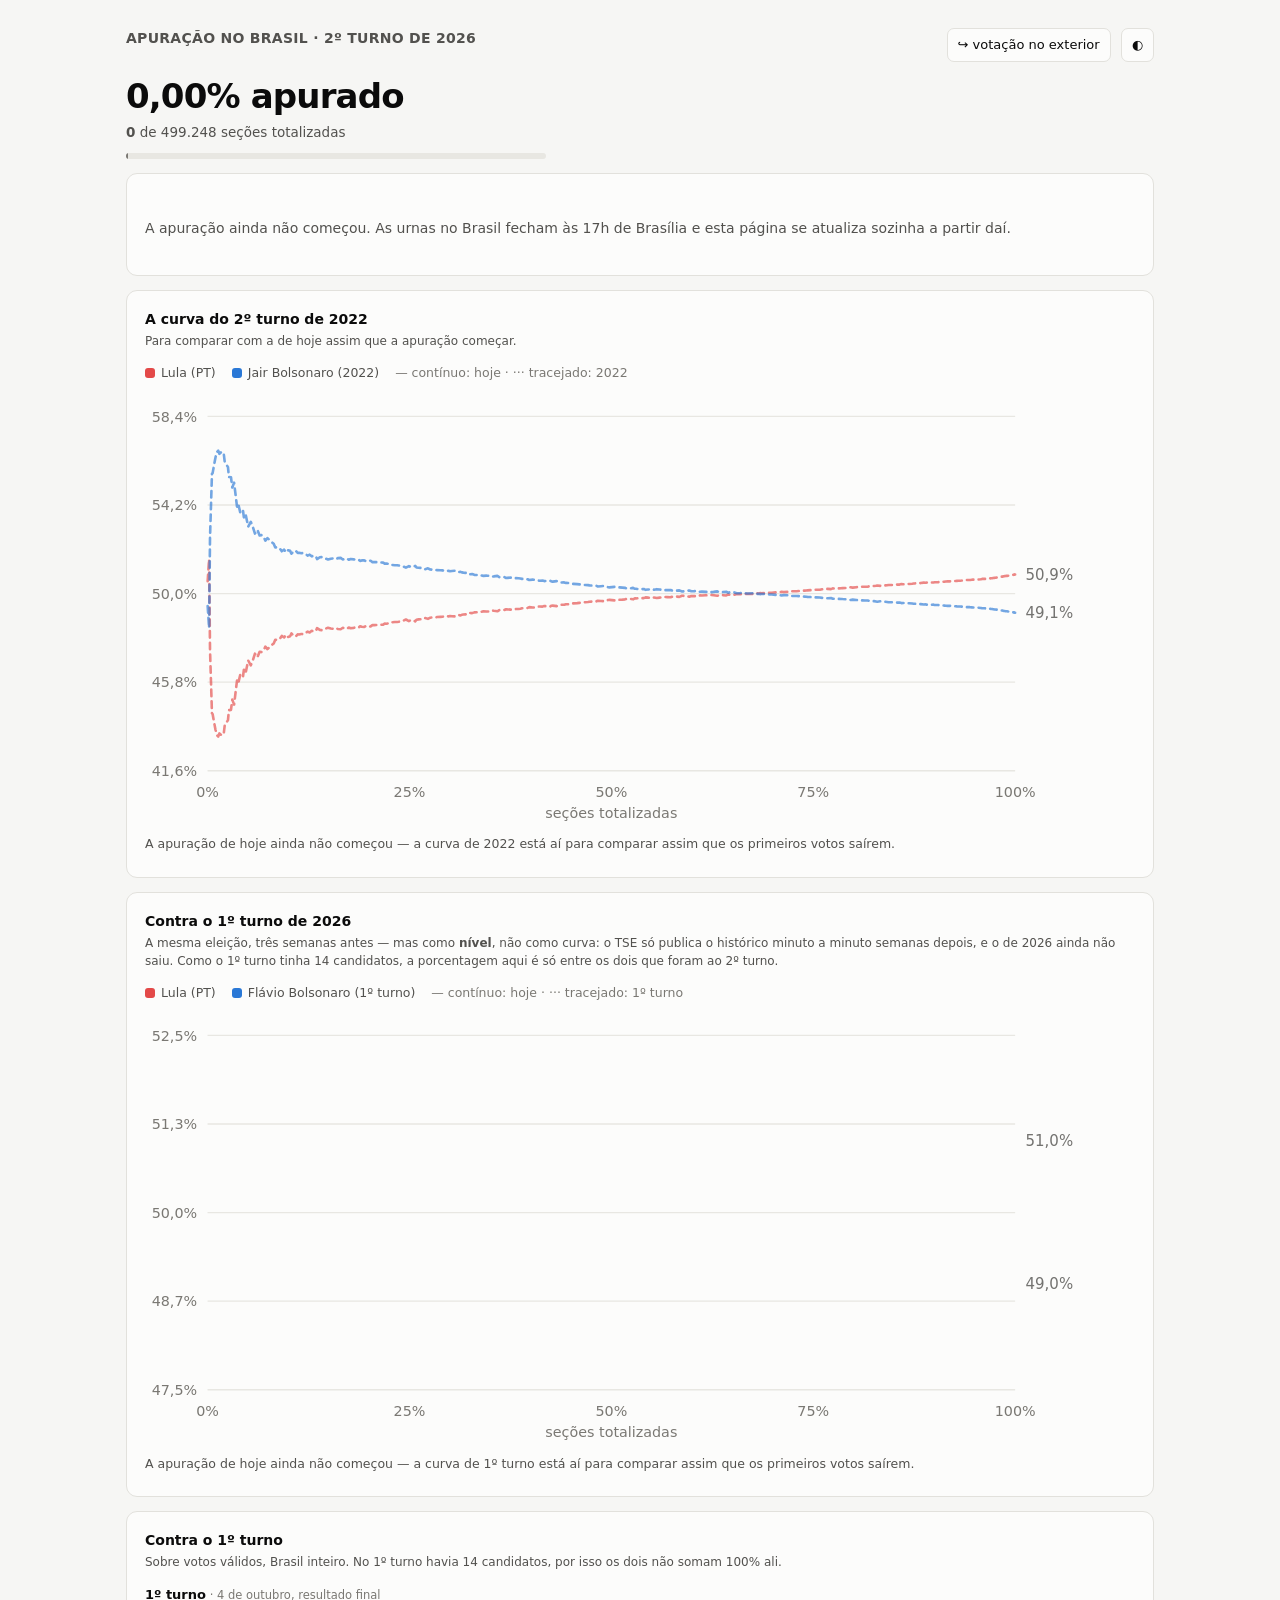
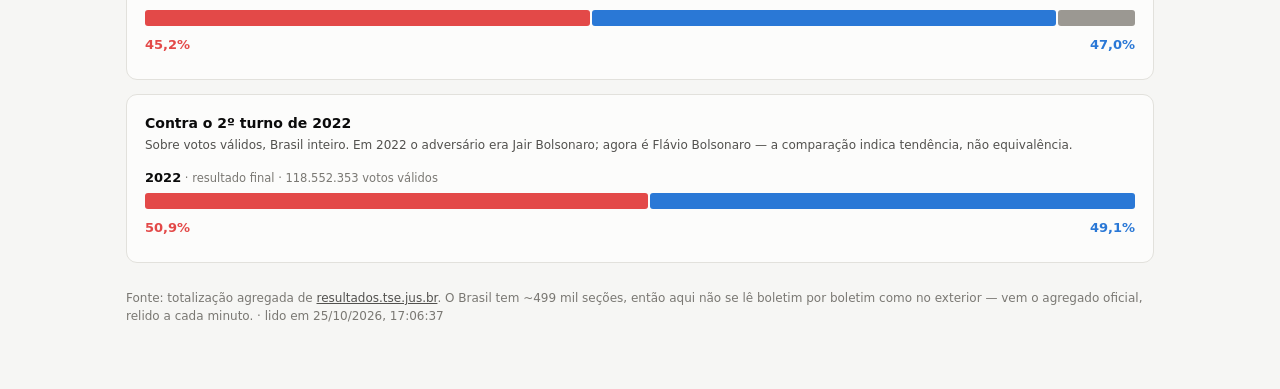
==== commit 99848428: "Remove a curva reconstruída do 1º turno: a reconstrução era inválida O campo `ha` do config de arqui" ====
--- a/docs/brasil.html
+++ b/docs/brasil.html
@@ -142,11 +142,7 @@
       titulo: "A curva do 2º turno de 2022",
       descricao: "Para comparar com a de hoje assim que a apuração começar.",
       rotulo: "2022", adversario: "Jair Bolsonaro (2022)", chave: "p" })
-    + curvaComparada(d, cores, C1T && C1T.pontos, {
-      titulo: "A curva do 1º turno de 2026",
-      descricao: `Reconstruída a partir da hora de recebimento de cada boletim.
-        Só entre os dois que foram ao 2º turno.`,
-      rotulo: "1º turno", adversario: "Flávio Bolsonaro (1º turno)", chave: "d" });
+    + nivel1T(d, cores);
 }
 
 function desenha() {
@@ -221,15 +217,7 @@
       rotulo: "2022", adversario: "Jair Bolsonaro (2022)", chave: "p",
       nota: "Sobre votos válidos, nos dois casos.",
     })
-    + curvaComparada(d, cores, C1T && C1T.pontos, {
-      titulo: "Contra a curva do 1º turno de 2026",
-      descricao: `A mesma eleição, três semanas antes. Como o 1º turno tinha 14
-        candidatos, aqui a porcentagem é calculada só entre os dois que foram
-        ao 2º turno — do contrário não seria comparável.`,
-      rotulo: "1º turno", adversario: "Flávio Bolsonaro (1º turno)", chave: "d",
-      nota: "A curva do 1º turno foi reconstruída a partir da hora de "
-            + "recebimento de cada boletim; o resultado final confere com o oficial.",
-    });
+    + nivel1T(d, cores);
 
   $("#conteudo").innerHTML = tiles + confronto + evolucao(d, cores) + curvas
     + comparaTurno1(d, cores) + compara2022(d, cores) + tabelaUF(d, cores);
@@ -238,6 +226,40 @@
 
 /* ---- 2º turno de 2022 contra o de agora, no Brasil ---- */
 /* ---- curva de hoje contra a de uma eleição passada, no eixo do apurado ---- */
+/* ---- 1º turno de 2026: nível final, porque a curva não existe ---- */
+function nivel1T(d, cores) {
+  const nums = Object.keys(d.candidatos).sort((a, b) => a - b);
+  const [a, b] = nums;
+  // se o TSE já tiver publicado o histórico de 2026, usa a curva de verdade
+  if (C1T && C1T.pontos && C1T.pontos.length > 2) {
+    return curvaComparada(d, cores, C1T.pontos, {
+      titulo: "Contra a curva do 1º turno de 2026",
+      descricao: `A mesma eleição, três semanas antes. Como o 1º turno tinha 14
+        candidatos, a porcentagem é só entre os dois que foram ao 2º turno.`,
+      rotulo: "1º turno", adversario: "Flávio Bolsonaro (1º turno)", chave: "d",
+    });
+  }
+  const b1 = d.turno1.br;
+  if (!b1 || !b1.validos) return "";
+  // só entre os dois finalistas: o 1º turno tinha 14 candidatos
+  const dois = (b1.votos[a] || 0) + (b1.votos[b] || 0);
+  if (!dois) return "";
+  const n1 = [100 * b1.votos[a] / dois, 100 * b1.votos[b] / dois];
+  // uma "curva" plana de dois pontos desenha o nível ao longo do eixo
+  const plano = [{ pct: 0, d13: n1[0], d22: n1[1] },
+                 { pct: 100, d13: n1[0], d22: n1[1] }];
+  return curvaComparada(d, cores, plano, {
+    titulo: "Contra o 1º turno de 2026",
+    descricao: `A mesma eleição, três semanas antes — mas como <strong>nível</strong>,
+      não como curva: o TSE só publica o histórico minuto a minuto semanas
+      depois, e o de 2026 ainda não saiu. Como o 1º turno tinha 14 candidatos,
+      a porcentagem aqui é só entre os dois que foram ao 2º turno.`,
+    rotulo: "1º turno", adversario: "Flávio Bolsonaro (1º turno)", chave: "d",
+    nota: "A linha tracejada é o resultado fechado do 1º turno, constante ao "
+          + "longo do eixo — não o caminho que ele percorreu.",
+  });
+}
+
 function curvaComparada(d, cores, passada, cfg) {
   const nums = Object.keys(d.candidatos).sort((a, b) => a - b);
   const [a, b] = nums;
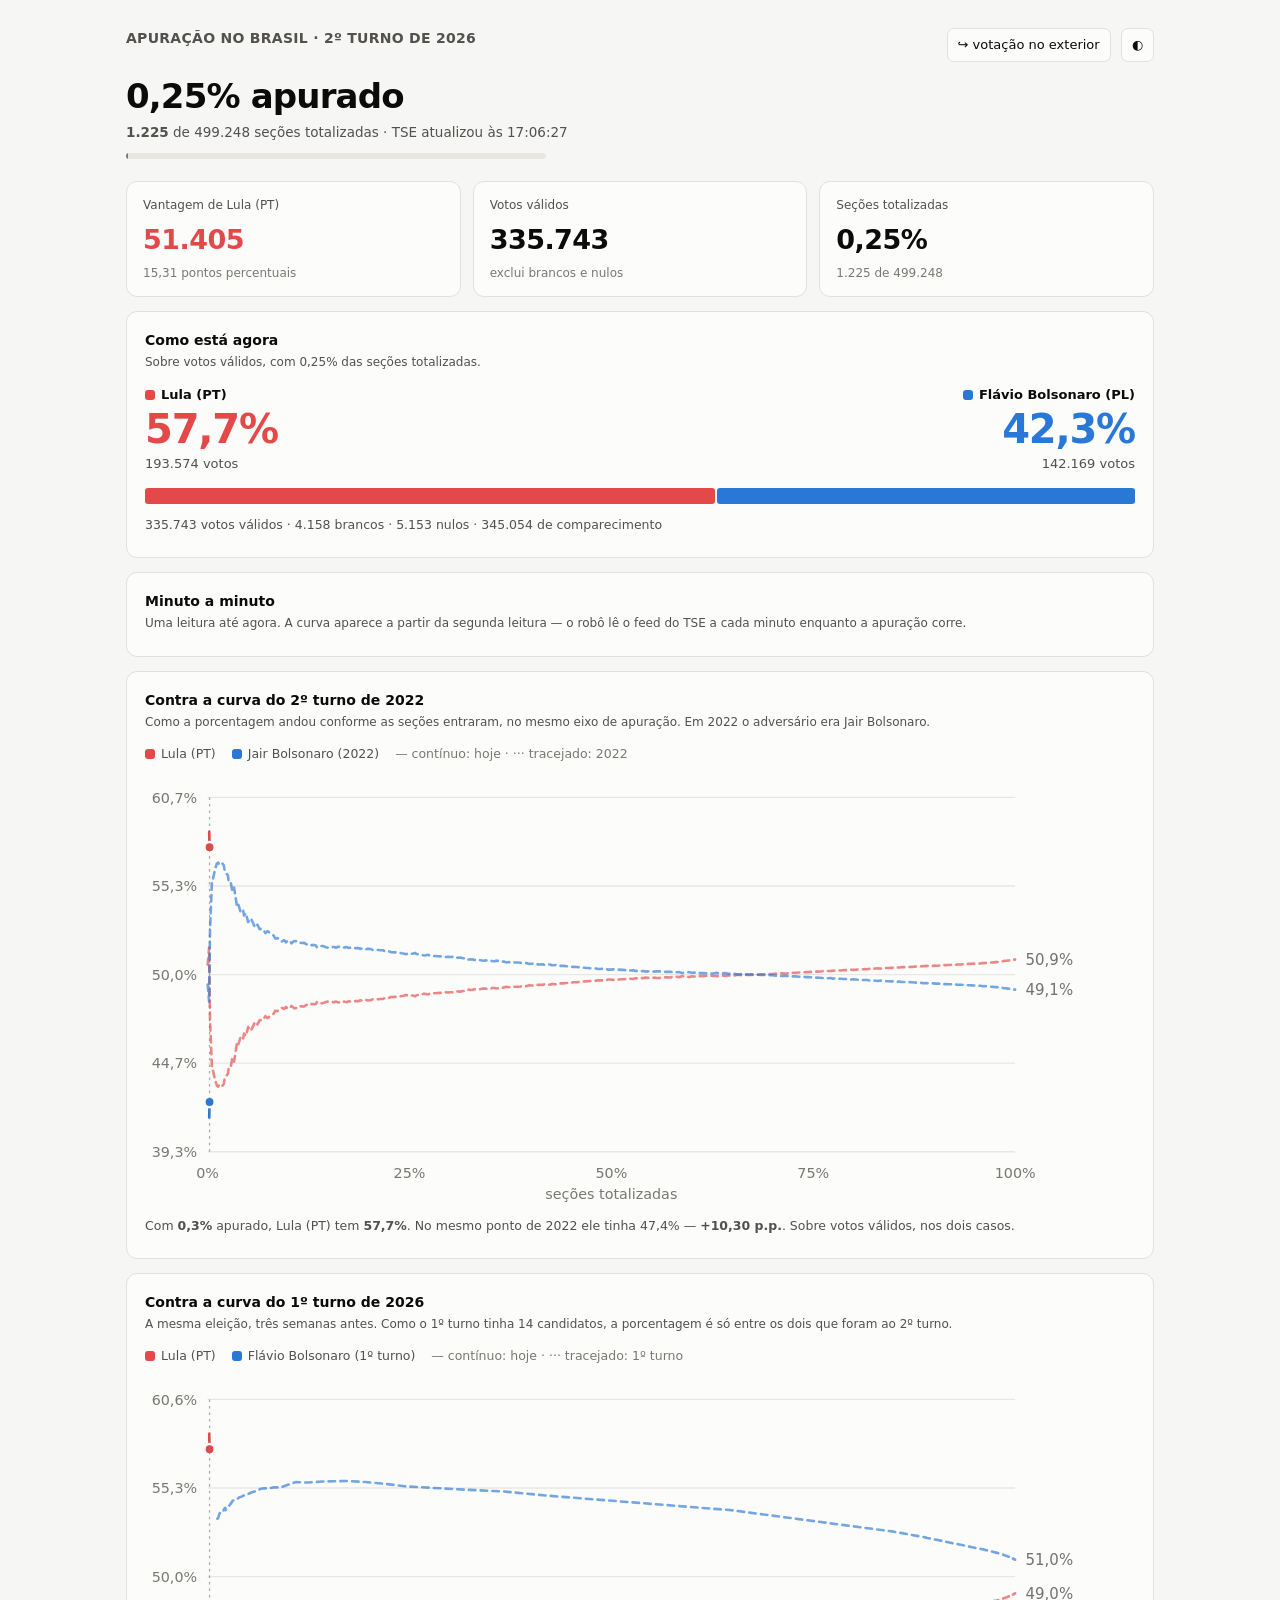
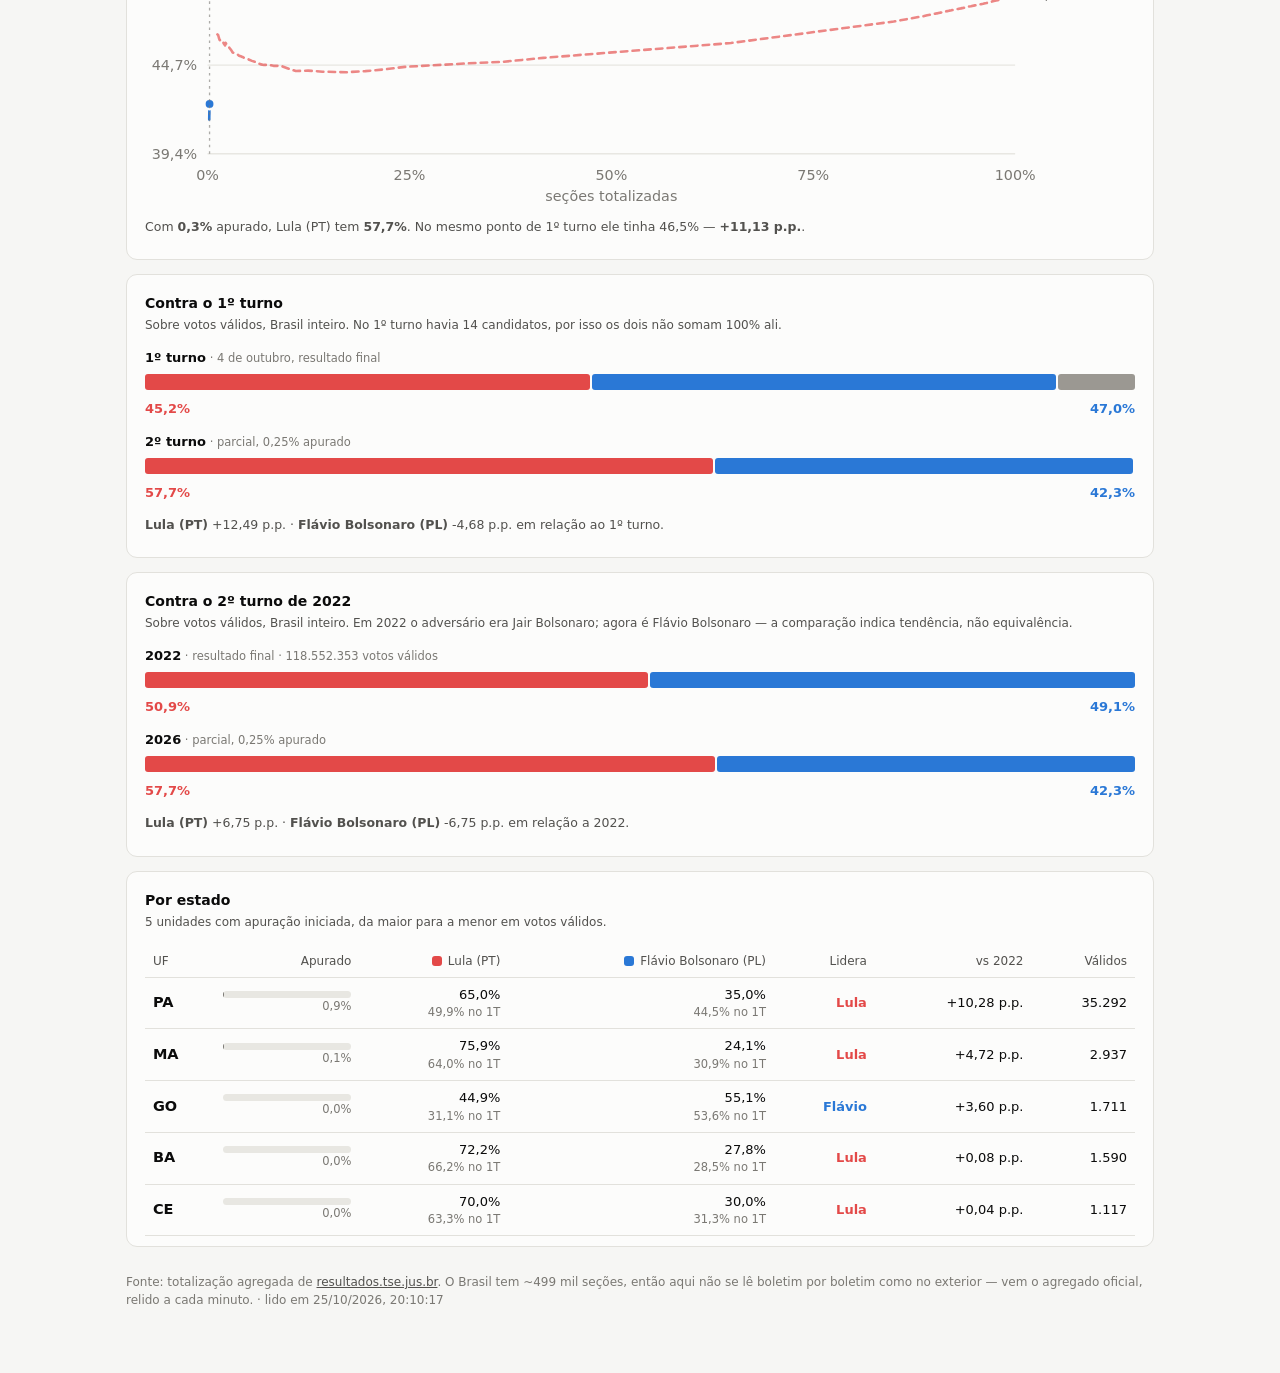
==== commit b0cf63f2: "Marcha da apuração: curva oficial do 1º e do 2º turno O vigia encontrou o endpoint que faltava, nove" ====
--- a/docs/brasil.html
+++ b/docs/brasil.html
@@ -66,7 +66,7 @@
 }
 const escondeTip = () => tip.style.opacity = 0;
 
-let DADOS = null, HIST = [], B22 = null, C22 = null, C1T = null;
+let DADOS = null, HIST = [], B22 = null, C22 = null, C1T = null, MARCHA = null;
 
 function share(bloco, n) {
   return bloco && bloco.validos ? 100 * (bloco.votos[n] || 0) / bloco.validos : null;
@@ -263,8 +263,14 @@
 function curvaComparada(d, cores, passada, cfg) {
   const nums = Object.keys(d.candidatos).sort((a, b) => a - b);
   const [a, b] = nums;
-  const vivo = HIST.filter(h => h.p13 != null && h.pct > 0)
-    .map(h => ({ x: h.pct, ya: h[`p${a}`], yb: h[`p${b}`] }));
+  // prefere a marcha oficial: mesma origem das curvas passadas, então a
+  // comparação fica fonte contra fonte. Cai nas leituras próprias se faltar.
+  const vivo = (MARCHA && MARCHA.pontos && MARCHA.pontos.length)
+    ? MARCHA.pontos.filter(p => p.pct > 0)
+        .map(p => ({ x: p.pct, ya: p[cfg.chave + "13"], yb: p[cfg.chave + "22"] }))
+        .filter(p => p.ya != null)
+    : HIST.filter(h => h.p13 != null && h.pct > 0)
+        .map(h => ({ x: h.pct, ya: h[`p${a}`], yb: h[`p${b}`] }));
   const ref = (passada || []).map(p => ({
     x: p.pct, ya: p[cfg.chave + "13"], yb: p[cfg.chave + "22"] }))
     .filter(p => p.ya != null && p.x > 0);
@@ -469,8 +475,10 @@
       .catch(() => null),
     fetch("dados/curva_1t_2026.json").then(r => r.ok ? r.json() : null)
       .catch(() => null),
-  ]).then(([d, hist, b22, c22, c1t]) => {
-    DADOS = d; B22 = b22; C22 = c22; C1T = c1t;
+    fetch("dados/marcha_2t_2026.json", { cache: "no-store" })
+      .then(r => r.ok ? r.json() : null).catch(() => null),
+  ]).then(([d, hist, b22, c22, c1t, marcha]) => {
+    DADOS = d; B22 = b22; C22 = c22; C1T = c1t; MARCHA = marcha;
     HIST = hist.split("\n").filter(l => l.trim())
       .map(l => { try { return JSON.parse(l); } catch { return null; } })
       .filter(Boolean)
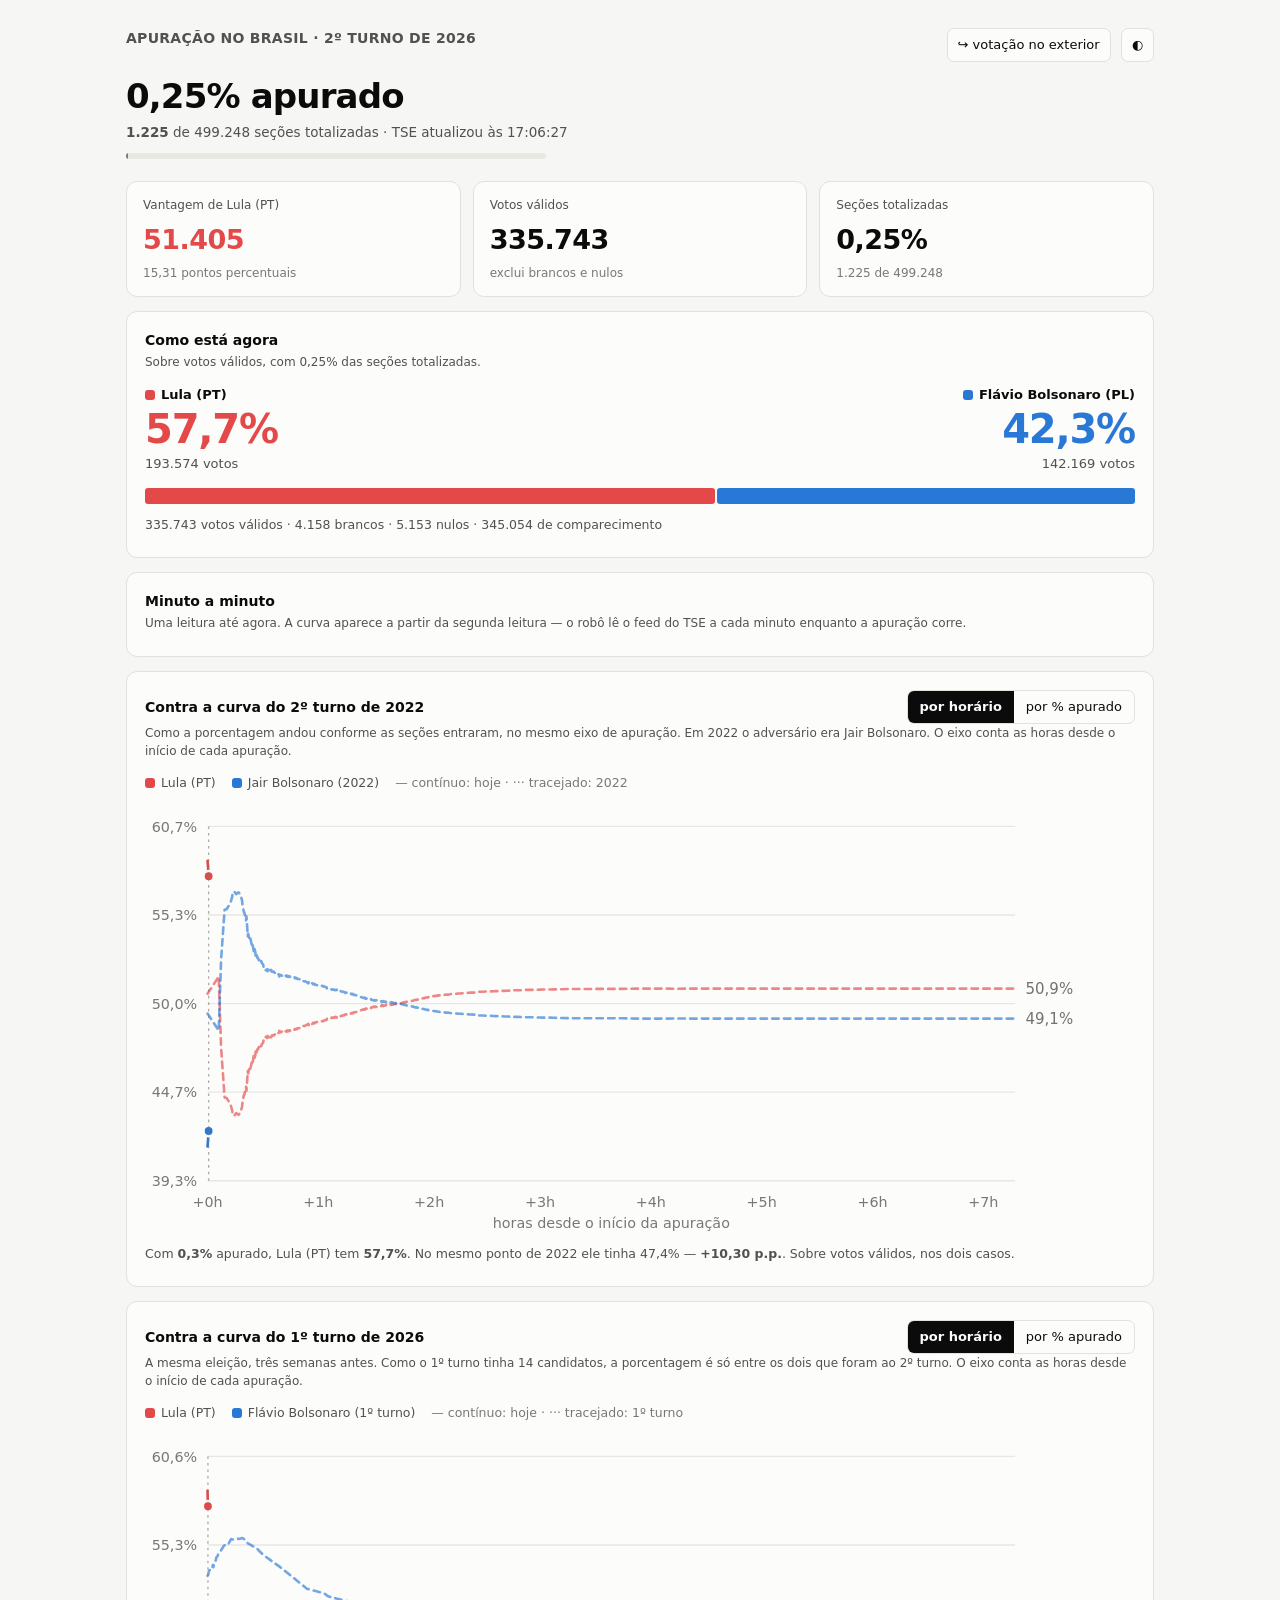
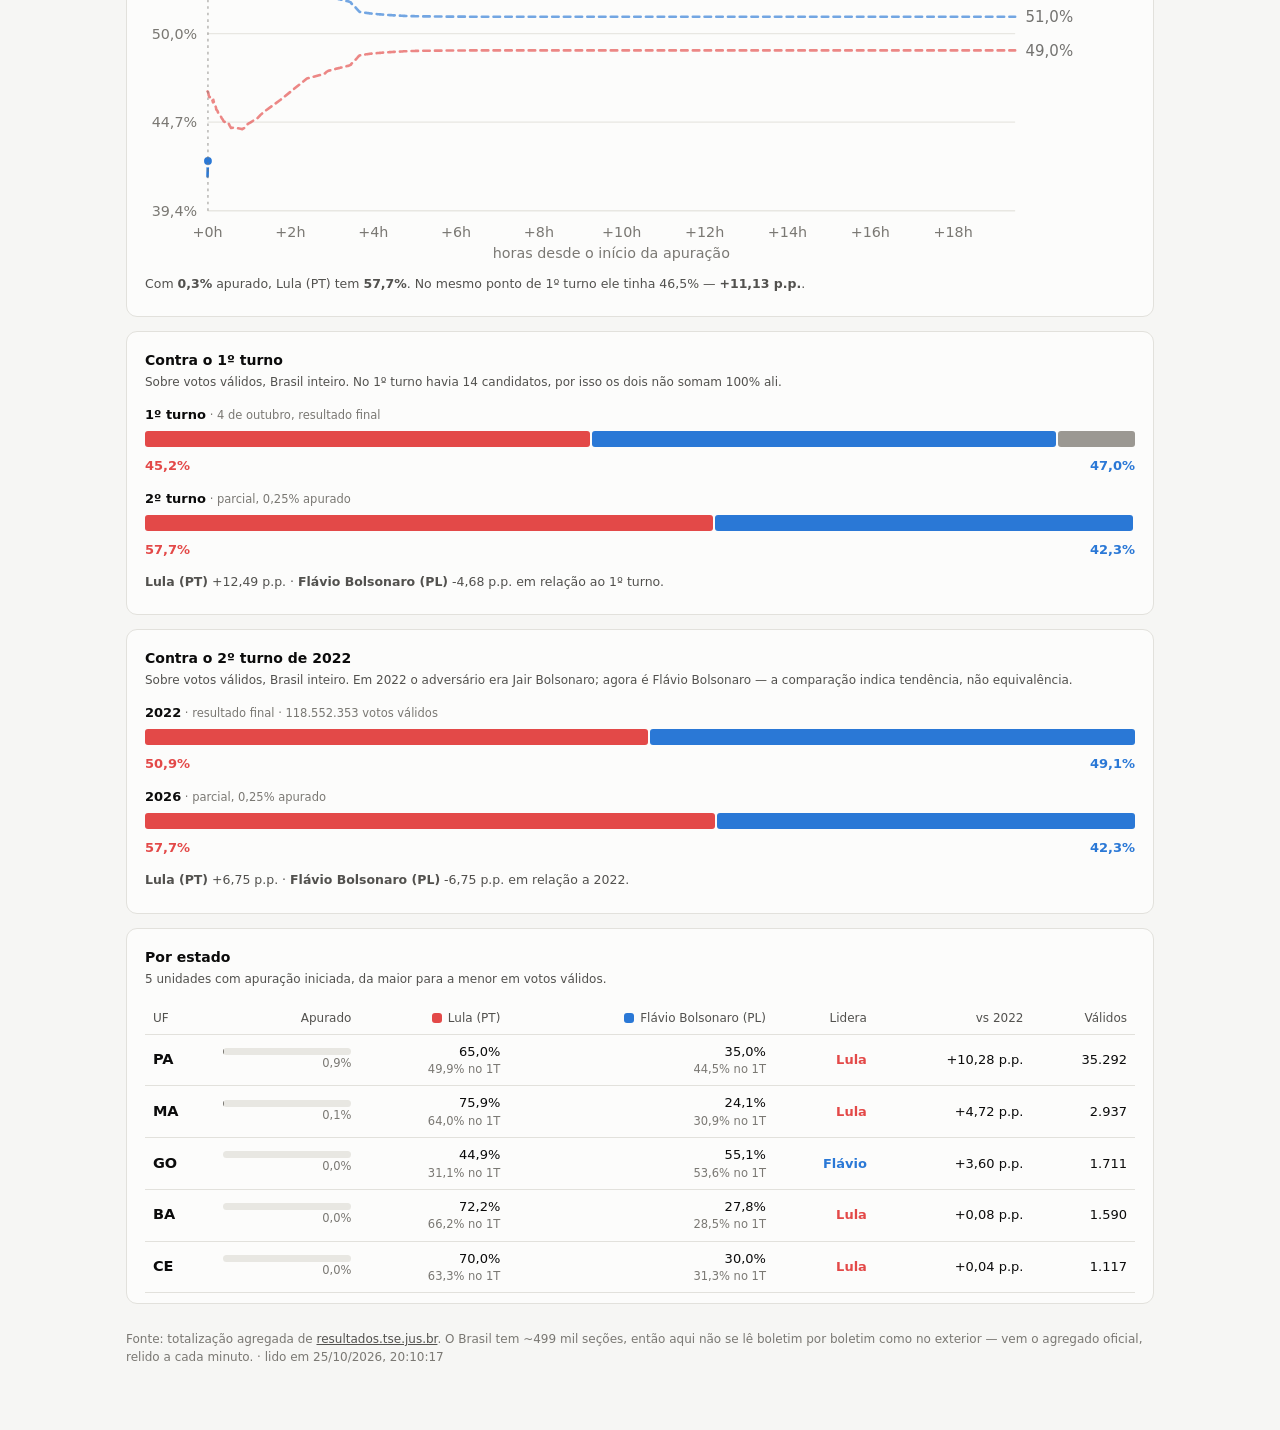
==== commit c7a5d05a: "Eixo por horário nas curvas, além do percentual apurado O formato do gráfico não batia com as curvas" ====
--- a/docs/brasil.html
+++ b/docs/brasil.html
@@ -66,6 +66,7 @@
 }
 const escondeTip = () => tip.style.opacity = 0;
 
+let EIXO = 'tempo';   // 'tempo' = horas desde o início · 'pct' = urnas apuradas
 let DADOS = null, HIST = [], B22 = null, C22 = null, C1T = null, MARCHA = null;
 
 function share(bloco, n) {
@@ -260,6 +261,20 @@
   });
 }
 
+function minutos(pontos) {
+  /* minutos desde o primeiro instante da série — permite pôr eleições de
+     dias diferentes no mesmo eixo */
+  const t0 = pontos.find(p => p.quando) &&
+    new Date(pontos.find(p => p.quando).quando.replace(
+      /^(\d{2})\/(\d{2})\/(\d{4}) /, "$3-$2-$1T")).getTime();
+  return p => {
+    if (!p.quando || !t0) return null;
+    const t = new Date(p.quando.replace(
+      /^(\d{2})\/(\d{2})\/(\d{4}) /, "$3-$2-$1T")).getTime();
+    return (t - t0) / 60000;
+  };
+}
+
 function curvaComparada(d, cores, passada, cfg) {
   const nums = Object.keys(d.candidatos).sort((a, b) => a - b);
   const [a, b] = nums;
@@ -276,14 +291,30 @@
     .filter(p => p.ya != null && p.x > 0);
   if (!ref.length) return "";
 
+  // eixo por tempo: cada série conta os minutos desde o seu próprio início,
+  // porque as eleições são de dias diferentes
+  if (EIXO === "tempo") {
+    const mv = minutos(MARCHA && MARCHA.pontos && MARCHA.pontos.length
+      ? MARCHA.pontos : []);
+    const mr = minutos(passada);
+    const refOrig = (passada || []);
+    ref.forEach((p, i) => { const v = mr(refOrig[i]); p.x = v == null ? p.x : v; });
+    if (MARCHA && MARCHA.pontos) {
+      const vivos = MARCHA.pontos.filter(q => q.pct > 0);
+      vivo.forEach((p, i) => { const v = mv(vivos[i]); p.x = v == null ? p.x : v; });
+    }
+  }
+
   const W = 760, H = 330, m = { t: 18, r: 92, b: 40, l: 48 };
   const iw = W - m.l - m.r, ih = H - m.t - m.b;
   const todos = [...ref, ...vivo];
+  const xMax = EIXO === "tempo"
+    ? Math.max(...todos.map(p => p.x), 60) : 100;
   let lo = Math.min(...todos.flatMap(p => [p.ya, p.yb]));
   let hi = Math.max(...todos.flatMap(p => [p.ya, p.yb]));
   const folga = Math.max(1.5, (hi - lo) * 0.12);
   lo = Math.max(0, lo - folga); hi = Math.min(100, hi + folga);
-  const X = v => m.l + (v / 100) * iw;
+  const X = v => m.l + (v / xMax) * iw;
   const Y = v => m.t + (hi - v) / (hi - lo) * ih;
 
   let eixo = "";
@@ -292,12 +323,22 @@
     eixo += `<line class="gl" x1="${m.l}" x2="${m.l + iw}" y1="${y}" y2="${y}"></line>
       <text class="ax" x="${m.l - 8}" y="${y + 4}" text-anchor="end">${dec(v)}%</text>`;
   }
-  [0, 25, 50, 75, 100].forEach(v => {
-    eixo += `<text class="ax" x="${X(v)}" y="${m.t + ih + 20}"
-      text-anchor="middle">${v}%</text>`;
-  });
-  eixo += `<text class="ax" x="${m.l + iw / 2}" y="${m.t + ih + 36}"
-    text-anchor="middle">seções totalizadas</text>`;
+  if (EIXO === "tempo") {
+    const passoH = xMax > 480 ? 120 : 60;
+    for (let v = 0; v <= xMax; v += passoH) {
+      eixo += `<text class="ax" x="${X(v)}" y="${m.t + ih + 20}"
+        text-anchor="middle">+${Math.round(v / 60)}h</text>`;
+    }
+    eixo += `<text class="ax" x="${m.l + iw / 2}" y="${m.t + ih + 36}"
+      text-anchor="middle">horas desde o início da apuração</text>`;
+  } else {
+    [0, 25, 50, 75, 100].forEach(v => {
+      eixo += `<text class="ax" x="${X(v)}" y="${m.t + ih + 20}"
+        text-anchor="middle">${v}%</text>`;
+    });
+    eixo += `<text class="ax" x="${m.l + iw / 2}" y="${m.t + ih + 36}"
+      text-anchor="middle">seções totalizadas</text>`;
+  }
 
   const traco = (pts, chave, cor, tracejado) => pts.length < 2 ? "" :
     `<path d="M${pts.map(p => `${X(p.x).toFixed(1)} ${Y(p[chave]).toFixed(1)}`)
@@ -329,12 +370,19 @@
     de ${cfg.rotulo} está aí para comparar assim que os primeiros votos saírem.</p>`;
   if (vivo.length) {
     const u = vivo[vivo.length - 1];
-    let maisProx = ref[0];
-    ref.forEach(p => {
-      if (Math.abs(p.x - u.x) < Math.abs(maisProx.x - u.x)) maisProx = p;
+    // a comparação é sempre no mesmo ponto de APURAÇÃO, mesmo quando o eixo
+    // mostra horário: comparar "mesma hora" entre eleições não diz nada
+    const pctAgora = (MARCHA && MARCHA.pontos && MARCHA.pontos.length)
+      ? MARCHA.pontos[MARCHA.pontos.length - 1].pct : u.x;
+    const refOrig = passada || [];
+    let maisProx = ref[0], iProx = 0;
+    refOrig.forEach((p, i) => {
+      if (Math.abs(p.pct - pctAgora) < Math.abs(refOrig[iProx].pct - pctAgora))
+        iProx = i;
     });
+    maisProx = ref[iProx] || ref[0];
     const dif = u.ya - maisProx.ya;
-    diag = `<p class="antes">Com <strong>${dec(u.x, 1)}%</strong> apurado,
+    diag = `<p class="antes">Com <strong>${dec(pctAgora, 1)}%</strong> apurado,
       ${d.candidatos[a]} tem <strong>${dec(u.ya)}%</strong>. No mesmo ponto de
       ${cfg.rotulo} ele tinha ${dec(maisProx.ya)}% —
       <strong>${(dif > 0 ? "+" : "") + dec(dif, 2)} p.p.</strong>.
@@ -347,8 +395,18 @@
     <span style="color:var(--text-muted)">— contínuo: hoje · ··· tracejado: ${cfg.rotulo}</span>
   </div>`;
 
-  return `<div class="card"><h2>${cfg.titulo}</h2>
-    <p class="note">${cfg.descricao}</p>
+  return `<div class="card">
+    <div style="display:flex;justify-content:space-between;align-items:center;
+                gap:12px;flex-wrap:wrap">
+      <h2 style="margin:0">${cfg.titulo}</h2>
+      <div class="seg" role="group" aria-label="Eixo horizontal">
+        <button data-eixo="tempo" aria-pressed="${EIXO === "tempo"}">por horário</button>
+        <button data-eixo="pct" aria-pressed="${EIXO === "pct"}">por % apurado</button>
+      </div>
+    </div>
+    <p class="note">${cfg.descricao} ${EIXO === "tempo"
+      ? "O eixo conta as horas desde o início de cada apuração."
+      : "O eixo é o percentual de urnas totalizadas, que é o comparável entre dias diferentes."}</p>
     ${leg}
     <div class="scroll"><svg viewBox="0 0 ${W} ${H}" role="img">
       ${eixo}${linhas}</svg></div>
@@ -455,6 +513,9 @@
 }
 
 function ligaTips() {
+  document.querySelectorAll("[data-eixo]").forEach(el => {
+    el.addEventListener("click", () => { EIXO = el.dataset.eixo; desenha(); });
+  });
   document.querySelectorAll("[data-tip]").forEach(el => {
     el.addEventListener("mousemove", e =>
       mostraTip(e, decodeURIComponent(el.dataset.tip)));
